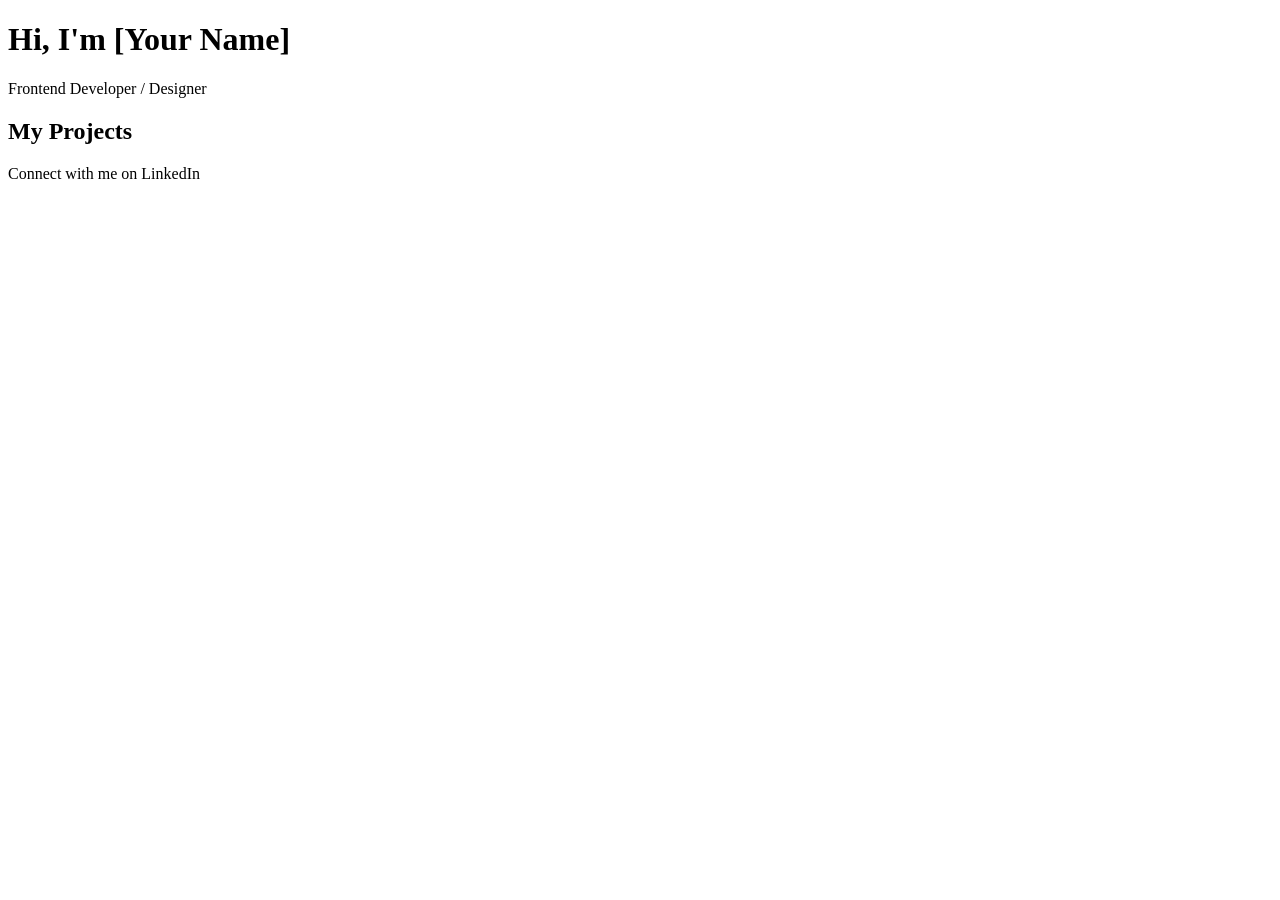
==== index.html @ 45614d5e "intial portfolio code setup" ====
<!DOCTYPE html>
<html lang="en">
<head>
    <meta charset="UTF-8">
    <meta name="viewport" content="width=device-width, initial-scale=1.0">
    <title>My Portfolio</title>
    <link rel="stylesheet" href="style.css">
</head>
<body>
    <header>
        <h1>Hi, I'm [Your Name]</h1>
        <p>Frontend Developer / Designer</p>
    </header>
    
    <section id="projects">
        <h2>My Projects</h2>
        <!-- Add your project links or images here -->
    </section>

    <footer>
        <p>Connect with me on LinkedIn</p>
    </footer>
</body>
</html>
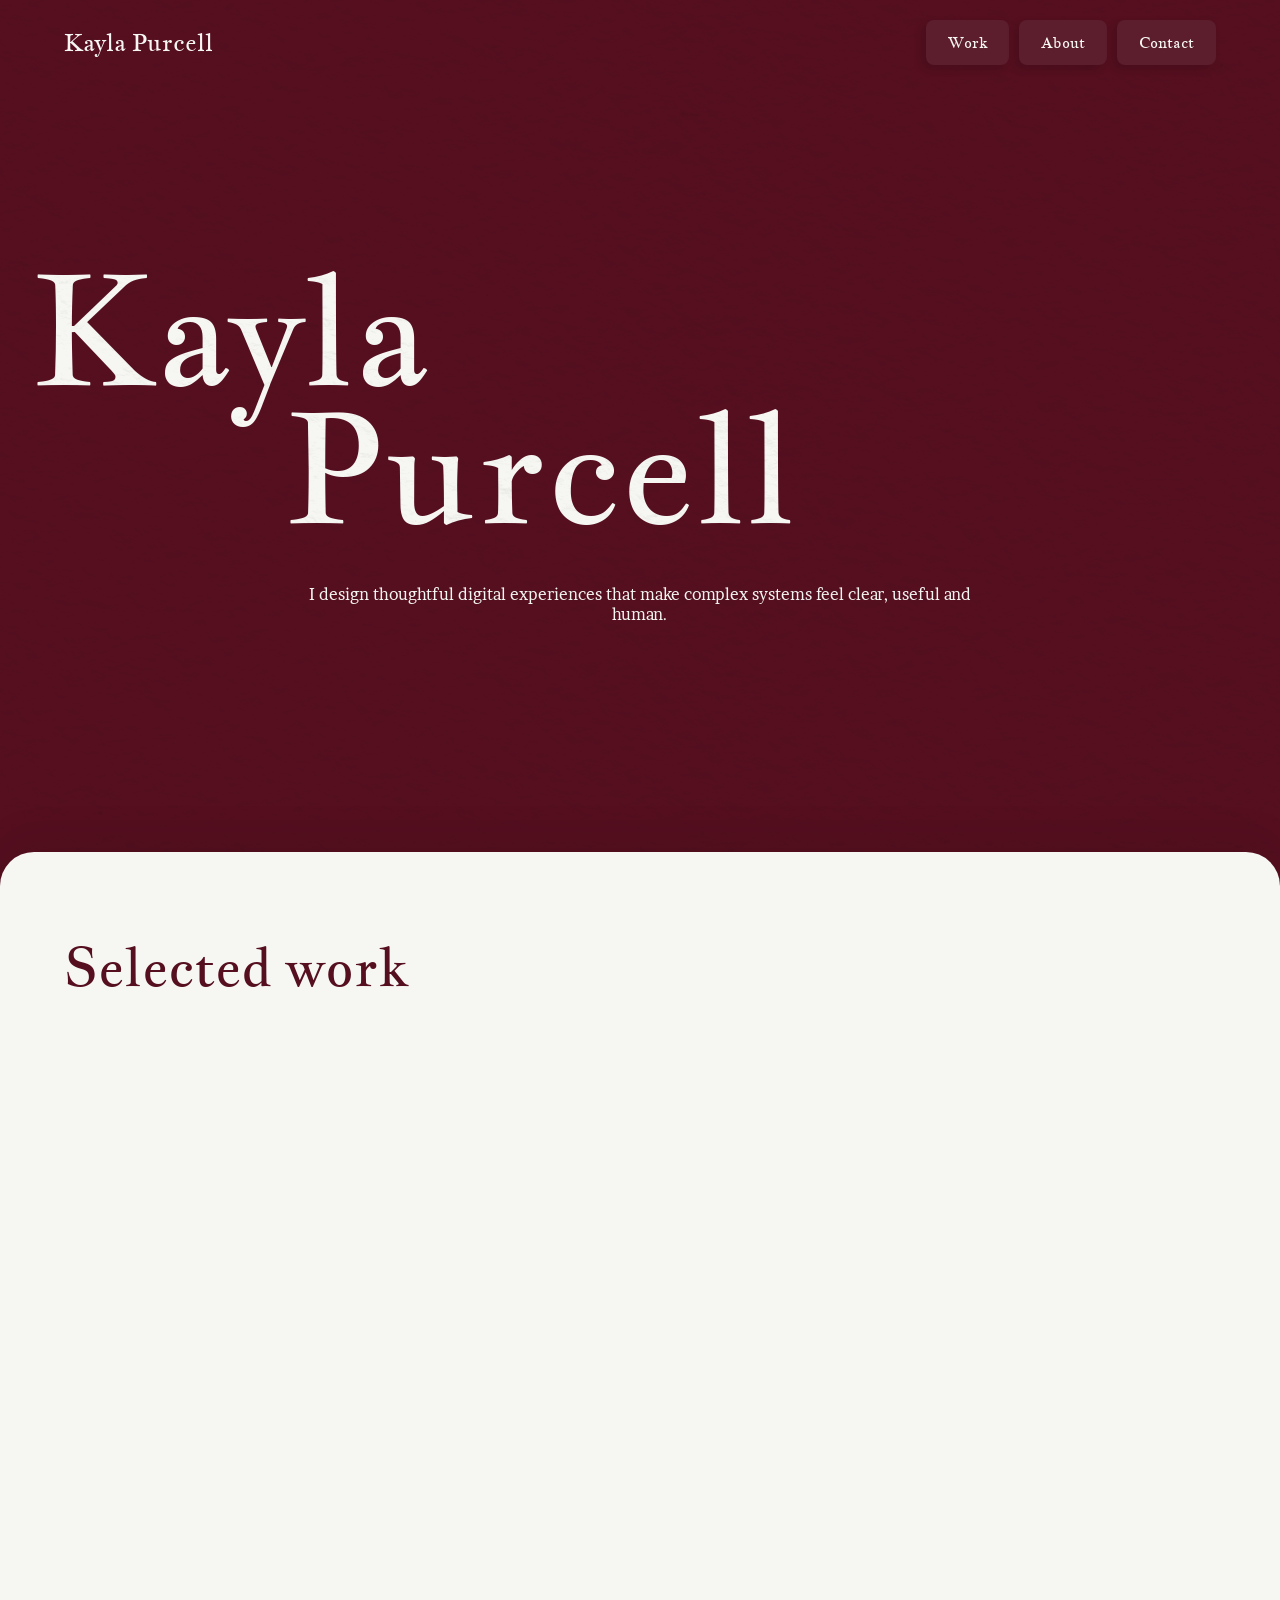
==== commit 2f4ae06c: "Built the foundation for portfolio homepage" ====
--- a/index.html
+++ b/index.html
@@ -1,24 +1,48 @@
-<!DOCTYPE html>
+<!doctype html>
 <html lang="en">
 <head>
-    <meta charset="UTF-8">
-    <meta name="viewport" content="width=device-width, initial-scale=1.0">
-    <title>My Portfolio</title>
-    <link rel="stylesheet" href="style.css">
+  <meta charset="UTF-8">
+  <meta name="viewport" content="width=device-width, initial-scale=1.0">
+  <title>Kayla Purcell — Portfolio</title>
+  <link href="https://fonts.googleapis.com/css2?family=Brawler:wght@400;700&family=Jacques+Francois&display=swap" rel="stylesheet">
+  <link rel="stylesheet" href="assets/css/style.css">
+  <script src="assets/js/script.js" defer></script>
 </head>
+
 <body>
-    <header>
-        <h1>Hi, I'm [Your Name]</h1>
-        <p>Frontend Developer / Designer</p>
-    </header>
-    
-    <section id="projects">
-        <h2>My Projects</h2>
-        <!-- Add your project links or images here -->
+    <!-- Navigation-->
+  <header class="site-header">
+    <a class="logo" href="index.html">Kayla Purcell</a>
+
+    <nav class="site-nav" aria-label="Primary navigation">
+      <a href="#work">Work</a>
+      <a href="#">About</a>
+      <a href="#">Contact</a>
+    </nav>
+  </header>
+
+  <main>
+    <section class="hero">
+
+      <h1 class="hero-title">
+        <span>Kayla</span>
+        <span class="hero-surname">Purcell</span>
+      </h1>
+
+      <div class="hero-footer">
+        <p>
+          I design thoughtful digital experiences that make complex systems
+          feel clear, useful and human.
+        </p>
+      </div>
     </section>
 
-    <footer>
-        <p>Connect with me on LinkedIn</p>
-    </footer>
+    <div class="page-surface">
+        <section class="work-placeholder" id="work">
+          <h2>Selected work</h2>
+        </section>
+    </div>
+
+  </main>
 </body>
-</html>
+</html>
--- a/assets/css/style.css
+++ b/assets/css/style.css
@@ -0,0 +1,135 @@
+body {
+  background-color: #550f1f;
+  color: #f6f6f3;
+  font-family: "Brawler", Georgia, serif;
+  -webkit-font-smoothing: antialiased;
+  margin: 0;
+}
+
+.hero {
+  min-height: 100vh;
+  display: flex;
+  flex-direction: column;
+  justify-content: center;
+  padding: 32px;
+  box-sizing: border-box;
+  /* make top section fade while scrolling */
+  position: sticky;
+  top: 0;
+  z-index: 0;
+  background-color: #550f1f;
+}
+
+/* Paper texture overlay */
+.hero::after {
+  content: "";
+  position: absolute;
+  inset: 0;
+  z-index: 1;
+  background: url("../images/paper-texture.jpg") center / cover;
+  mix-blend-mode: multiply;
+  opacity: 0.7;
+  pointer-events: none;
+  filter: grayscale(1) brightness(1.05);
+}
+
+/* Embossed name effect */
+.hero-title {
+  margin: 0;
+  font-size: clamp(4rem, 12vw, 10rem);
+  line-height: 0.9;
+  font-family: "Jacques Francois", Georgia, serif;
+  font-weight: 400;
+}
+
+.hero-title span {
+  display: block;
+}
+
+.hero-surname {
+  margin-left: 1.65em;;
+}
+
+.hero-footer {
+  max-width: 720px;
+  margin: 32px auto 0;
+  text-align: center;
+}
+
+/* Navigation */
+.site-header {
+  position: fixed;
+  top: 0;
+  left: 0;
+  right: 0;
+  z-index: 10;
+  display: flex;
+  align-items: center;
+  justify-content: space-between;
+  padding: 20px clamp(24px, 5vw, 80px);
+  transition: background-color 0.30s ease, box-shadow 0.25s ease;
+}
+
+.site-nav {
+  display: flex;
+  gap: 10px;
+  font-family: "Jacques Francois", Georgia, serif;
+  font-size: 0.94rem;
+  font-weight: 400;
+}
+
+.site-nav a {
+  padding: 13px 22px;
+  border-radius: 8px;
+  background-color: #5c1e2c;
+  color: #f6f6f3;
+  text-decoration: none;
+  transition: transform 0.30s ease, background-color 0.25s ease;
+  box-shadow: -4px 4px 9px rgba(24, 3, 9, 0.18);
+}
+
+.site-nav a:hover,
+.site-nav a:focus-visible {
+  transform: translateY(-3px);
+  background-color: #78364a;
+  box-shadow: -5px 7px 14px rgba(24, 3, 9, 0.22);
+}
+
+/* Name as logo */
+.logo {
+  color: #f6f6f3;
+  text-decoration: none;
+  font-family: "Jacques Francois", Georgia, serif;
+  font-size: 1.5rem;
+  transition: color 0.40s ease;
+}
+
+/* Ajusting header when scrolling */
+.site-header.is-scrolled {
+  background-color: #f6f6f3;
+  box-shadow: 0 1px 14px rgba(35, 5, 13, 0.12);
+}
+
+.site-header.is-scrolled .logo {
+  color: #550f1f;
+}
+
+/* Page body */
+.page-surface {
+  min-height: 100vh;
+  padding: 80px 5vw;
+  background-color: #f6f6f3;
+  color: #550f1f;
+  position: relative;
+  z-index: 1;
+  margin-top: -48px;
+  border-radius: 34px 34px 0 0;
+  box-shadow: 0 -18px 34px rgba(25, 3, 9, 0.08);
+}
+
+.work-placeholder h2 {
+  margin: 0;
+  font-family: "Jacques Francois", Georgia, serif;
+  font-size: clamp(2.6rem, 4.2vw, 4.5rem);
+  font-weight: 400;
+}
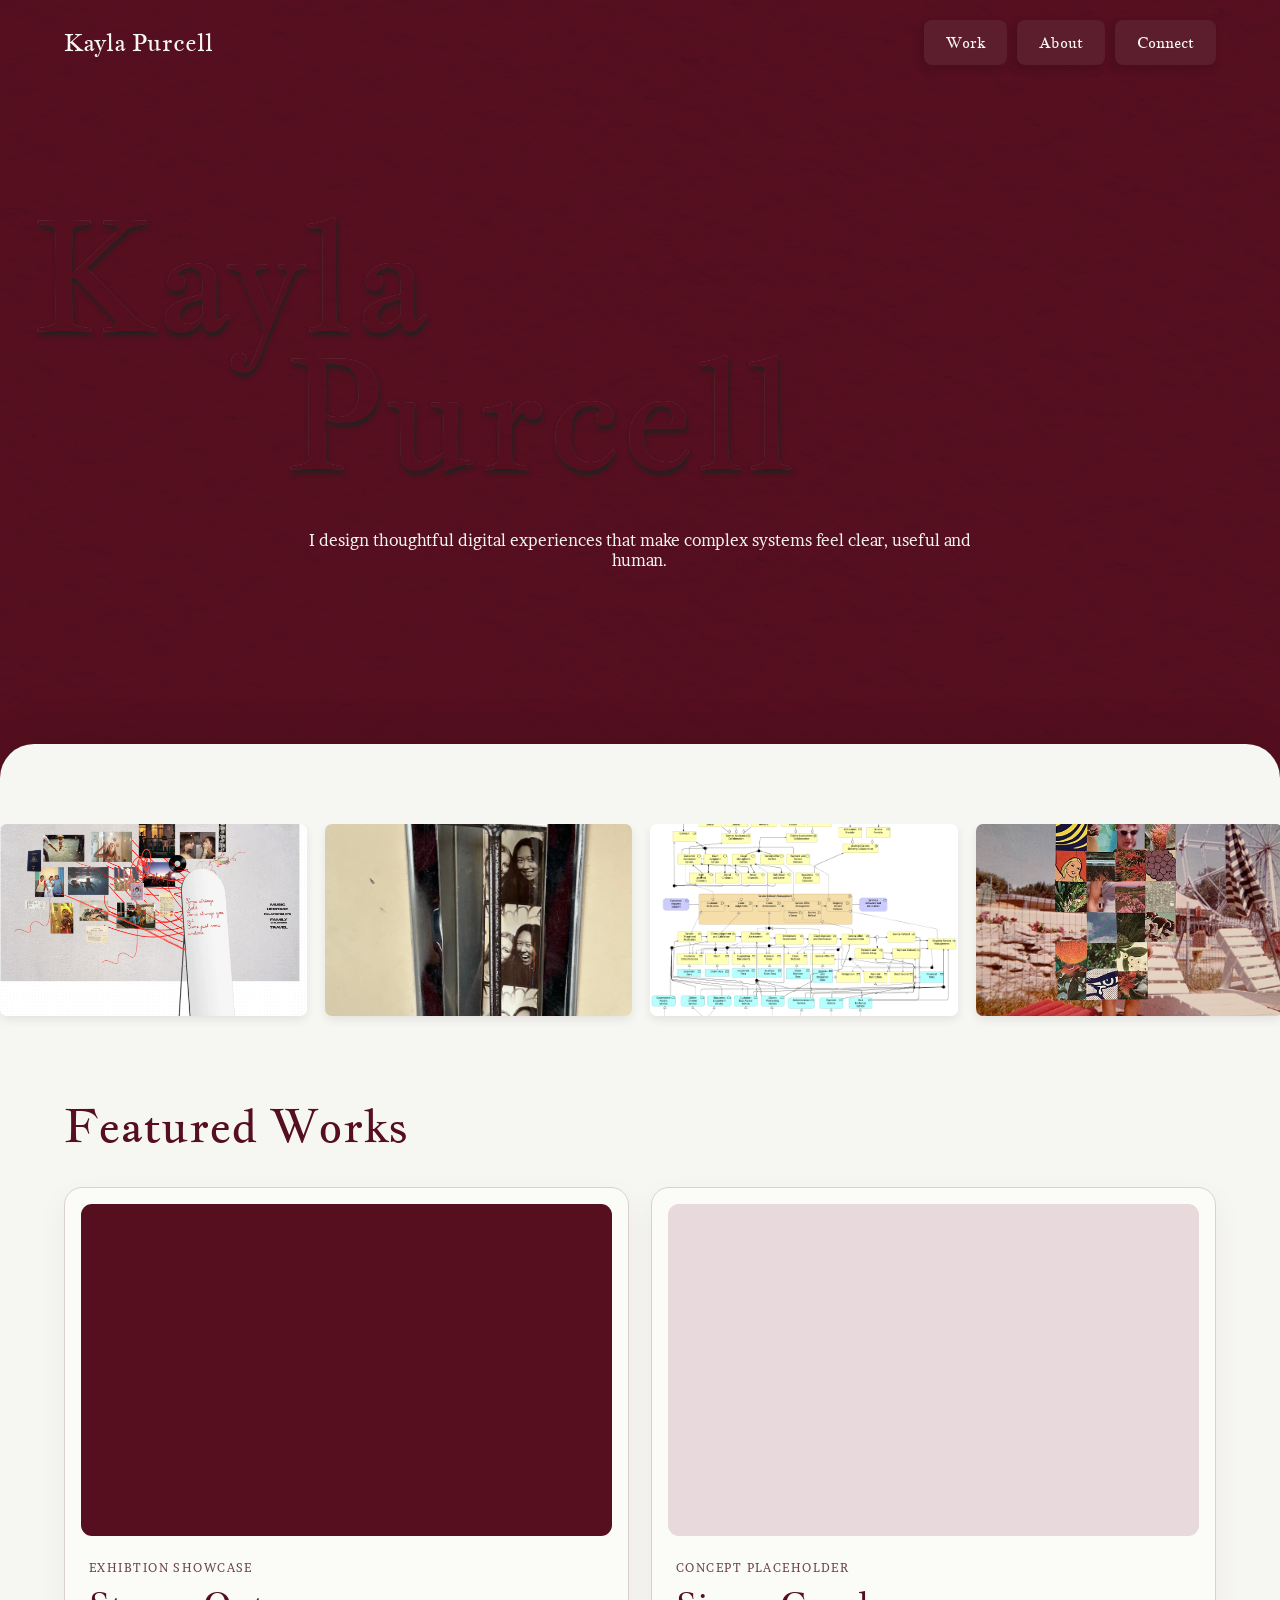
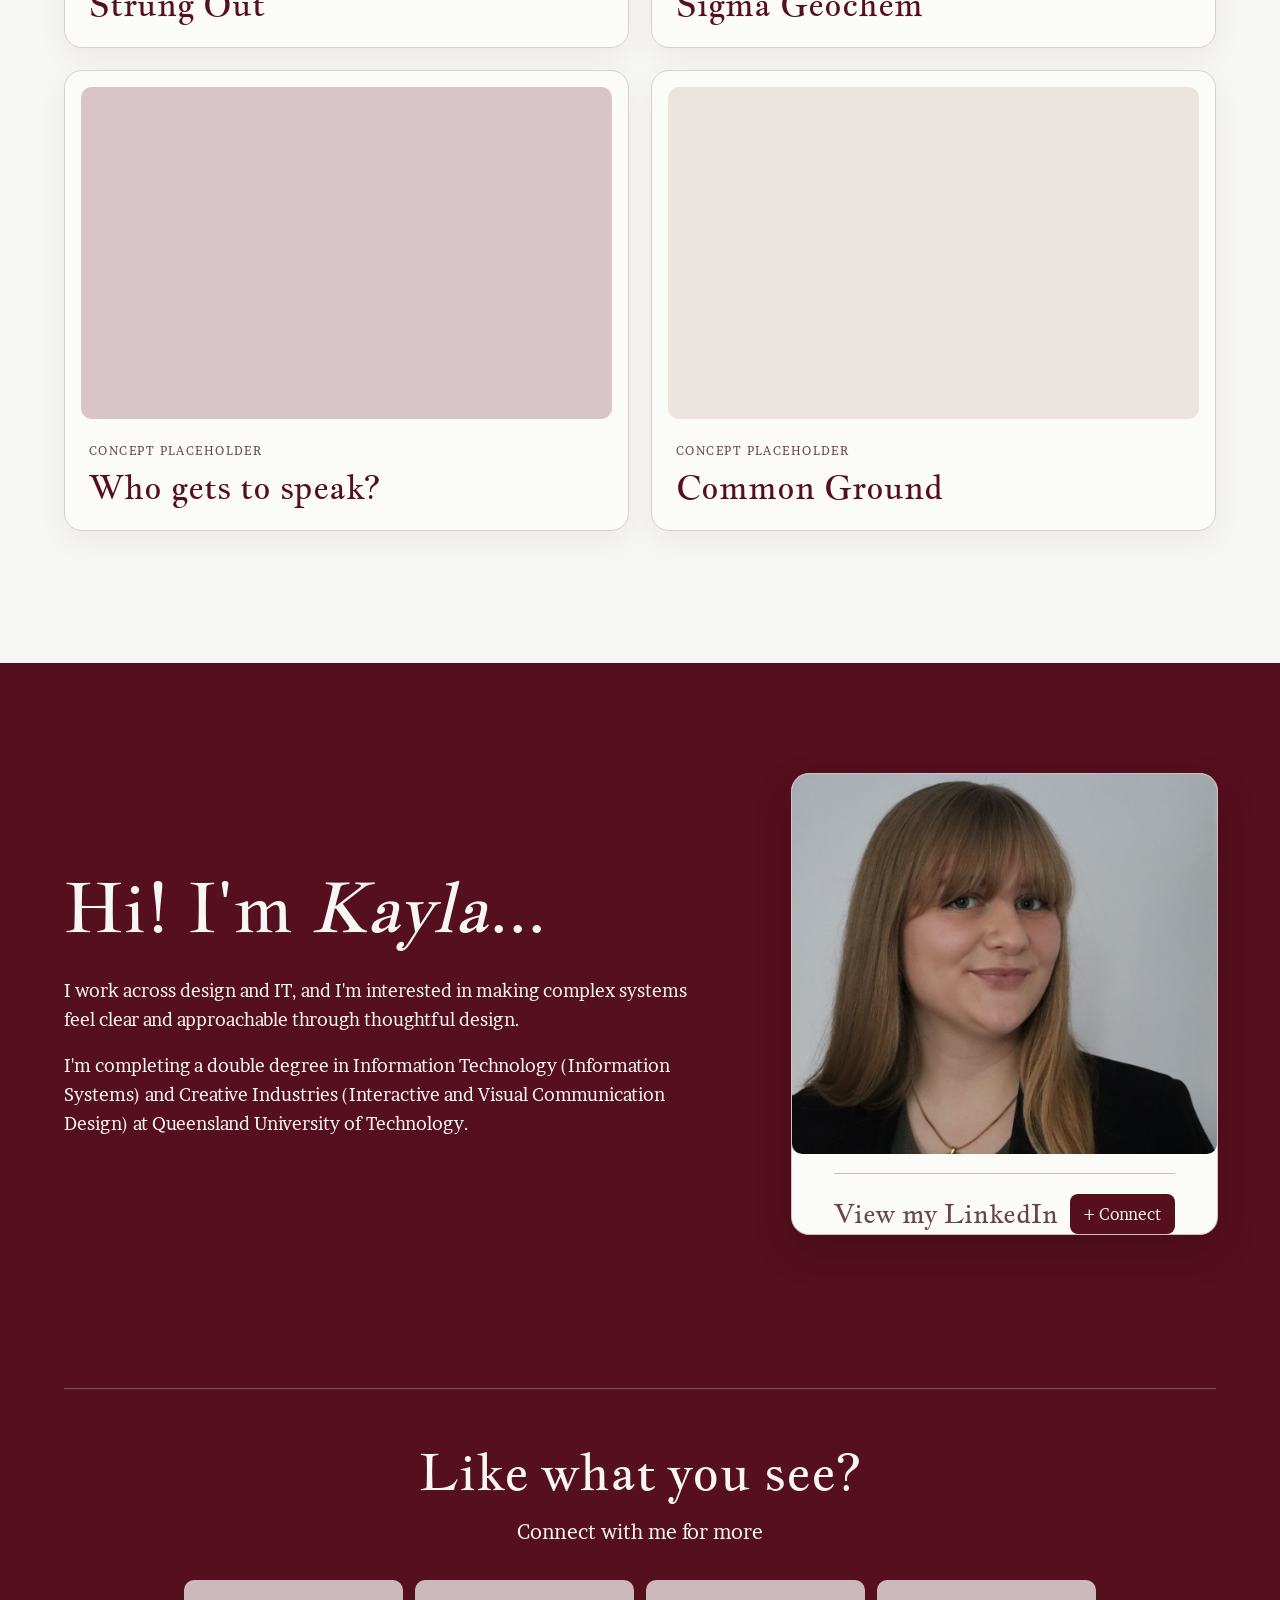
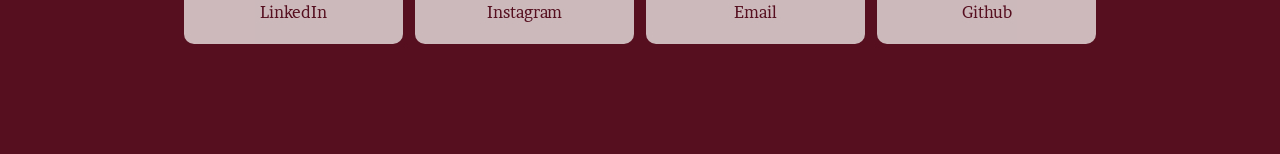
==== commit df748a7c: "Add portfolio sections and image carousel" ====
--- a/index.html
+++ b/index.html
@@ -17,18 +17,17 @@
     <nav class="site-nav" aria-label="Primary navigation">
       <a href="#work">Work</a>
       <a href="#">About</a>
-      <a href="#">Contact</a>
+      <a href="#">Connect</a>
     </nav>
   </header>
 
   <main>
+    <!--Title and personal overview-->
     <section class="hero">
-
       <h1 class="hero-title">
         <span>Kayla</span>
         <span class="hero-surname">Purcell</span>
       </h1>
-
       <div class="hero-footer">
         <p>
           I design thoughtful digital experiences that make complex systems
@@ -38,10 +37,100 @@
     </section>
 
     <div class="page-surface">
+        <!--Moving image carousel-->
+        <section class="showcase" aria-label="Design work images">
+            <div class="showcase-viewport">
+              <div class="showcase-track">
+                <div class="showcase-sequence">
+                  <figure class="showcase-card"><img src="assets/images/carousel-1.jpg" alt=""></figure>
+                  <figure class="showcase-card"><img src="assets/images/carousel-2.jpg" alt=""></figure>
+                  <figure class="showcase-card"><img src="assets/images/carousel-3.jpg" alt=""></figure>
+                  <figure class="showcase-card"><img src="assets/images/carousel-4.jpg" alt=""></figure>
+                </div>
+                <div class="showcase-sequence" aria-hidden="true">
+                  <figure class="showcase-card"><img src="assets/images/carousel-1.jpg" alt=""></figure>
+                  <figure class="showcase-card"><img src="assets/images/carousel-2.jpg" alt=""></figure>
+                  <figure class="showcase-card"><img src="assets/images/carousel-3.jpg" alt=""></figure>
+                  <figure class="showcase-card"><img src="assets/images/carousel-4.jpg" alt=""></figure>
+                </div>
+              </div>
+            </div>
+        </section>
+
         <section class="work-placeholder" id="work">
-          <h2>Selected work</h2>
+          <h2>Featured Works</h2>
+        <!--Displays selected projects-->
+          <div class="projects-grid">
+
+            <article class="project-card">
+              <div class="project-art" aria-hidden="true"></div>
+              <p class="project-type">Exhibtion showcase</p>
+              <h3>Strung Out</h3>
+            </article>
+
+            <article class="project-card">
+                <div class="project-art" aria-hidden="true"></div>
+                <p class="project-type"> Concept placeholder</p>
+                <h3>Sigma Geochem</h3>
+              </article>
+              
+              <article class="project-card">
+                <div class="project-art" aria-hidden="true"></div>
+                <p class="project-type"> Concept placeholder</p>
+                <h3> Who gets to speak?</h3>
+              </article>
+              
+              <article class="project-card">
+                <div class="project-art" aria-hidden="true"></div>
+                <p class="project-type"> Concept placeholder</p>
+                <h3>Common Ground</h3>
+              </article>
+          </div>
         </section>
     </div>
+
+    <section class="about" id="about" aria-labelledby="about-title">
+        <div class="about-inner">
+            <!--About me section-->
+            <div class="about-copy">
+                <h2 id="about-title">Hi! I'm <em>Kayla</em>... </h2>
+                <p>
+                    I work across design and IT, and I'm interested in making complex
+                    systems feel clear and approachable through thoughtful design.
+                </p>
+                <p>
+                    I'm completing a double degree in Information Technology (Information
+                    Systems) and Creative Industries (Interactive and Visual Communication
+                    Design) at Queensland University of Technology.
+                </p>
+            </div>
+            <div class="about-photo">
+                <img class="about-portrait" src="assets/images/kayla.JPG" alt="Portrait of Kayla Purcell">
+              
+                <div class="about-cta">
+                  <span>View my LinkedIn</span>
+                  <a class="about-cta-button"
+                     href="MY_LINKEDIN_PROFILE_URL"
+                     target="_blank"
+                     rel="noopener noreferrer">+ Connect</a>
+                </div>
+              </div>
+        </div>
+        <!--Link to social media and contact-->
+        <section class="contact" id="contact" aria-labelledby="contact-title">
+            <div class="contact-copy">
+              <h2 id="contact-title">Like what you see?</h2>
+              <p class="eyebrow">Connect with me for more</p>
+            </div>
+          
+            <ul class="social-list">
+              <li>LinkedIn</li>
+              <li>Instagram</li>
+              <li>Email</li>
+              <li>Github</li>
+            </ul>
+          </section>
+    </section>
 
   </main>
 </body>
--- a/assets/css/style.css
+++ b/assets/css/style.css
@@ -7,7 +7,7 @@
 }
 
 .hero {
-  min-height: 100vh;
+  min-height: 88svh;
   display: flex;
   flex-direction: column;
   justify-content: center;
@@ -28,7 +28,7 @@
   z-index: 1;
   background: url("../images/paper-texture.jpg") center / cover;
   mix-blend-mode: multiply;
-  opacity: 0.7;
+  opacity: 1;
   pointer-events: none;
   filter: grayscale(1) brightness(1.05);
 }
@@ -40,6 +40,11 @@
   line-height: 0.9;
   font-family: "Jacques Francois", Georgia, serif;
   font-weight: 400;
+  background-color: #666666;
+  background-clip: text;
+  -webkit-background-clip: text;
+  color: #550f1f;
+  text-shadow: 1px 4px 4px #212121;
 }
 
 .hero-title span {
@@ -88,12 +93,31 @@
   box-shadow: -4px 4px 9px rgba(24, 3, 9, 0.18);
 }
 
+/*nav button hover animation */
 .site-nav a:hover,
 .site-nav a:focus-visible {
   transform: translateY(-3px);
   background-color: #78364a;
   box-shadow: -5px 7px 14px rgba(24, 3, 9, 0.22);
 }
+.site-nav a::after {
+  content: "";
+  position: absolute;
+  left: 15px;
+  right: 15px;
+  bottom: 6px;
+  height: 1px;
+  background: currentColor;
+  transform: scaleX(0);
+  transform-origin: right;
+  transition: transform 0.28s;
+}
+
+.site-nav a:hover::after,
+.site-nav a:focus-visible::after {
+  transform: scaleX(1);
+  transform-origin: left;
+}
 
 /* Name as logo */
 .logo {
@@ -117,7 +141,7 @@
 /* Page body */
 .page-surface {
   min-height: 100vh;
-  padding: 80px 5vw;
+  padding: 80px 0 132px;
   background-color: #f6f6f3;
   color: #550f1f;
   position: relative;
@@ -127,9 +151,317 @@
   box-shadow: 0 -18px 34px rgba(25, 3, 9, 0.08);
 }
 
+.work-placeholder {
+  max-width: 1510px;
+  margin-inline: auto;
+}
+
 .work-placeholder h2 {
   margin: 0;
   font-family: "Jacques Francois", Georgia, serif;
-  font-size: clamp(2.6rem, 4.2vw, 4.5rem);
-  font-weight: 400;
+  font-size: clamp(2.3rem, 3.6vw, 3.8rem);
+  padding-inline: clamp(24px, 5vw, 78px);
+  font-weight: 400;
+}
+
+/* Project cards */
+.projects-grid {
+  display: grid;
+  grid-template-columns: repeat(2, minmax(0, 1fr));
+  gap: 22px;
+  margin-top: 32px;
+  margin-inline: clamp(24px, 5vw, 78px);
+}
+
+.project-card {
+  padding: 16px;
+  border: 1px solid #d9d0d1;
+  border-radius: 18px;
+  background-color: #fbfbf8;
+  box-shadow: 0 10px 30px rgba(67, 12, 27, 0.05);
+}
+/* Placeholder for project images */
+.project-art {
+  aspect-ratio: 16 / 10;
+  border-radius: 11px;
+  background-color: #550f1f;
+}
+  .project-card:nth-child(2) .project-art {
+  background-color: #e8d9dc;
+  }
+
+  .project-card:nth-child(3) .project-art {
+  background-color: #d8c4c9;
+  }
+
+  .project-card:nth-child(4) .project-art {
+  background-color: #ebe4df;
+  }
+
+/* Project subtitles */
+.project-type {
+  margin: 24px 8px 0;
+  color: #69434b;
+  font-size: 0.75rem;
+  letter-spacing: 0.12em;
+  text-transform: uppercase;
+}
+
+.project-card h3 {
+  margin: 8px 8px 6px;
+  font-family: "Jacques Francois", Georgia, serif;
+  font-size: clamp(1.85rem, 2.6vw, 3rem);
+  font-weight: 400;
+}
+
+/* fade in animation for projects */
+.project-card.reveal-ready {
+  opacity: 0;
+  transform: translateY(18px);
+  transition: opacity 0.6s ease, transform 0.6s ease;
+}
+
+.project-card.reveal-ready.is-visible {
+  opacity: 1;
+  transform: translateY(0);
+}
+
+/* About me section */
+.about {
+  position: relative;
+  z-index: 2;
+  padding: 110px clamp(24px, 5vw, 78px);
+  background-color: #550f1f;
+  color: #f6f6f3;
+}
+
+.about-copy h2 {
+  margin: 0 0 32px;
+  font-family: "Jacques Francois", Georgia, serif;
+  font-size: clamp(4.2rem, 6.4vw, 6.8rem);
+  font-weight: 400;
+  line-height: 1.1;
+  font-size: clamp(1.8rem, 5.4vw, 5.8rem);
+  white-space: nowrap;
+}
+/* For about me paragrpahs */
+.about-copy > p {
+  margin: 0;
+  max-width: 670px;
+  font-size: clamp(1.08rem, 1.4vw, 1.35rem);
+  line-height: 1.6;
+}
+.about-copy > p + p {
+  margin-top: 18px;
+}
+
+.about-inner {
+  display: grid;
+  grid-template-columns: minmax(0, 1.2fr) minmax(240px, 0.8fr);
+  gap: clamp(40px, 7vw, 110px);
+  align-items: center;
+  max-width: 1354px;
+  margin-inline: auto;
+}
+
+/* about photo animation and link to linked in */
+.about-photo {
+  display: flex;
+  flex-direction: column;
+  align-items: stretch;
+  overflow: hidden;
+  place-items: center;
+  width: 100%;
+  min-height: 460px;
+  border: 1px solid #d2bfc2;
+  border-radius: 18px;
+  background-color: #fbfbf8;
+  color: #69434b;
+  box-shadow: 0 16px 38px rgba(26, 3, 9, 0.2);
+  transition: transform 0.35s cubic-bezier(.2, .8, .2, 1),
+            box-shadow 0.35s ease;
+  position: relative;
+}
+
+.about-photo:hover,
+.about-photo:focus-within {
+  transform: translateY(-9px) rotate(-1deg);
+  box-shadow: 0 26px 48px rgba(26, 3, 9, 0.28);
+}
+
+.about-portrait {
+  display: block;
+  width: 100%;
+  height: 380px;
+  object-fit: cover;
+  border-radius: 10px;
+}
+
+.about-cta {
+  position: static;
+  margin-top: auto;
+  right: 24px;
+  bottom: 24px;
+  left: 24px;
+  display: flex;
+  align-items: center;
+  justify-content: space-between;
+  gap: 12px;
+  padding-top: 20px;
+  border-top: 1px solid #cdb8bd;
+}
+
+.about-cta span {
+  font-family: "Jacques Francois", Georgia, serif;
+  font-size: clamp(1.3rem, 2vw, 2rem);
+}
+
+.about-cta-button {
+  padding: 10px 14px;
+  border-radius: 8px;
+  background: #550f1f;
+  color: #f6f6f3;
+  text-decoration: none;
+  white-space: nowrap;
+  transition: transform 0.2s ease, background-color 0.2s ease,
+            box-shadow 0.2s ease;
+}
+
+.about-cta-button:hover,
+.about-cta-button:focus-visible {
+  transform: translateY(-2px);
+  background-color: #78364a;
+  box-shadow: 0 5px 12px rgba(26, 3, 9, 0.2);
+}
+
+/* Contact and social media section */
+.contact {
+  max-width: 1354px;
+  margin: clamp(100px, 12vw, 190px) auto 0;
+  padding-top: 55px;
+  border-top: 1px solid rgba(246, 246, 243, 0.28);
+  flex-direction: column;
+  align-items: center;
+  text-align: center;
+}
+
+.contact h2 {
+  margin: 0;
+  font-family: "Jacques Francois", Georgia, serif;
+  font-size: clamp(2.8rem, 4vw, 4.2rem);
+  font-weight: 400;
+  line-height: 1.08;
+}
+
+.contact p {
+  font-size: 1.25rem;
+}
+
+.social-list {
+  display: flex;
+  justify-content: center;
+  flex-wrap: wrap;
+  gap: 12px;
+  list-style: none;
+  padding: 0;
+  margin: 36px auto 0;
+}
+
+.social-list li {
+  box-sizing: border-box;
+  display: flex;
+  align-items: center;
+  width: 219px;
+  min-height: 64px;
+  padding: 12px 20px;
+  border-radius: 10px;
+  background-color: #fbfbf8;
+  color: #550f1f;
+  font-size: 1rem;
+  justify-content: center;
+  text-align: center;
+  opacity: 0.72;
+}
+
+/* formating images for moving carousel */
+.showcase-viewport {
+  overflow: hidden;
+}
+
+.showcase-track,
+.showcase-sequence {
+  display: flex;
+  width: max-content;
+}
+
+.showcase-sequence {
+  gap: 18px;
+  padding-right: 18px;
+}
+
+.showcase-card {
+  flex: none;
+  width: clamp(220px, 24vw, 350px);
+  margin: 0;
+}
+
+.showcase-card img {
+  display: block;
+  width: 100%;
+  height: clamp(150px, 15vw, 205px);
+  object-fit: cover;
+  border-radius: 7px;
+  box-shadow: 0 4px 10px rgba(25, 3, 9, 0.08);
+}
+
+.showcase-track {
+  animation: showcase-scroll 35s linear infinite;
+  padding-bottom: 80px;
+}
+
+/* Scaling for smaller screens */
+@media (max-width: 700px) {
+  .projects-grid {
+    grid-template-columns: 1fr;
+  }
+}
+
+@media (max-width: 800px) {
+  .about-inner {
+    grid-template-columns: 1fr;
+  }
+}
+
+/* carousel */
+@keyframes showcase-scroll {
+  to {
+    transform: translateX(-50%);
+  }
+}
+
+@media (max-width: 800px) {
+  .showcase-card {
+    width: 260px;
+  }
+}
+
+@media (max-width: 560px) {
+  .showcase-card {
+    width: 220px;
+  }
+
+  .showcase-card img {
+    height: 160px;
+  }
+}
+
+/* controls if users have reduced motion on */
+@media (prefers-reduced-motion: reduce) {
+  .showcase-track {
+    animation: none;
+  }
+
+  .showcase-viewport {
+    overflow-x: auto;
+  }
 }
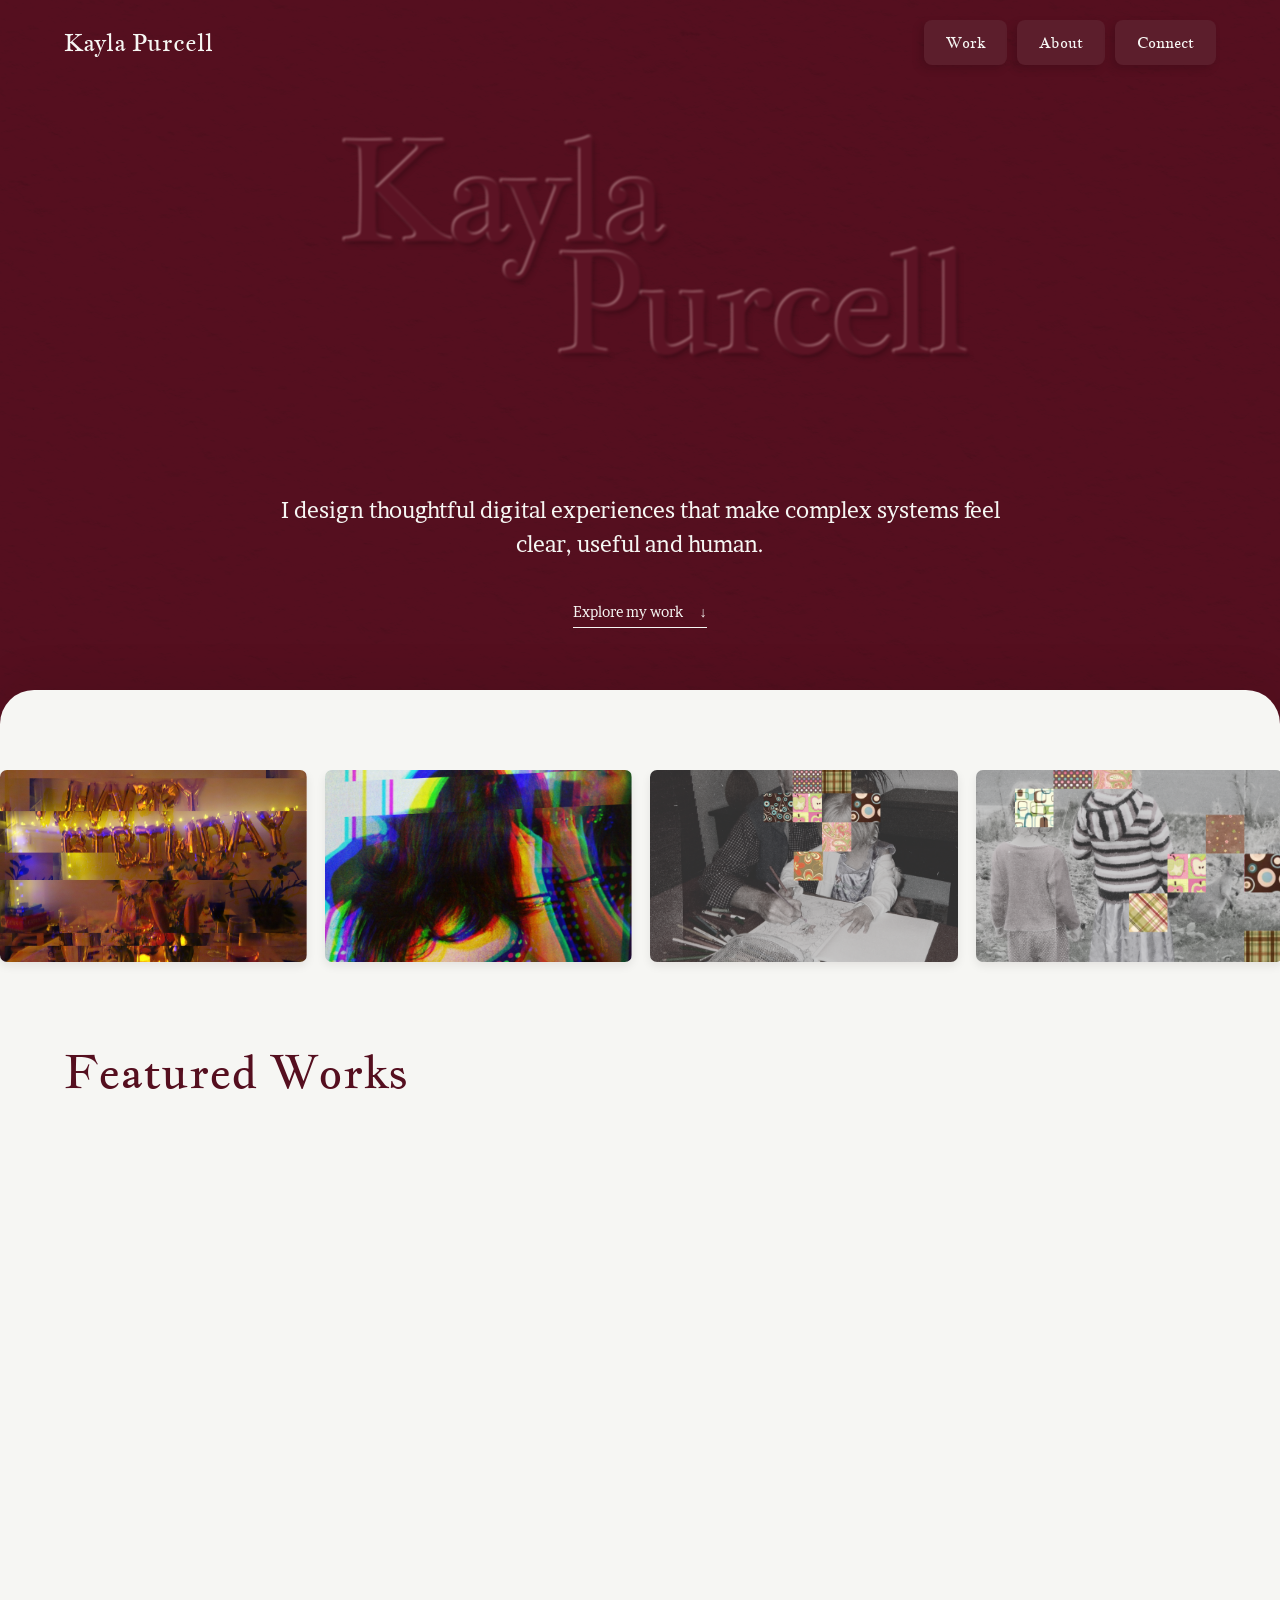
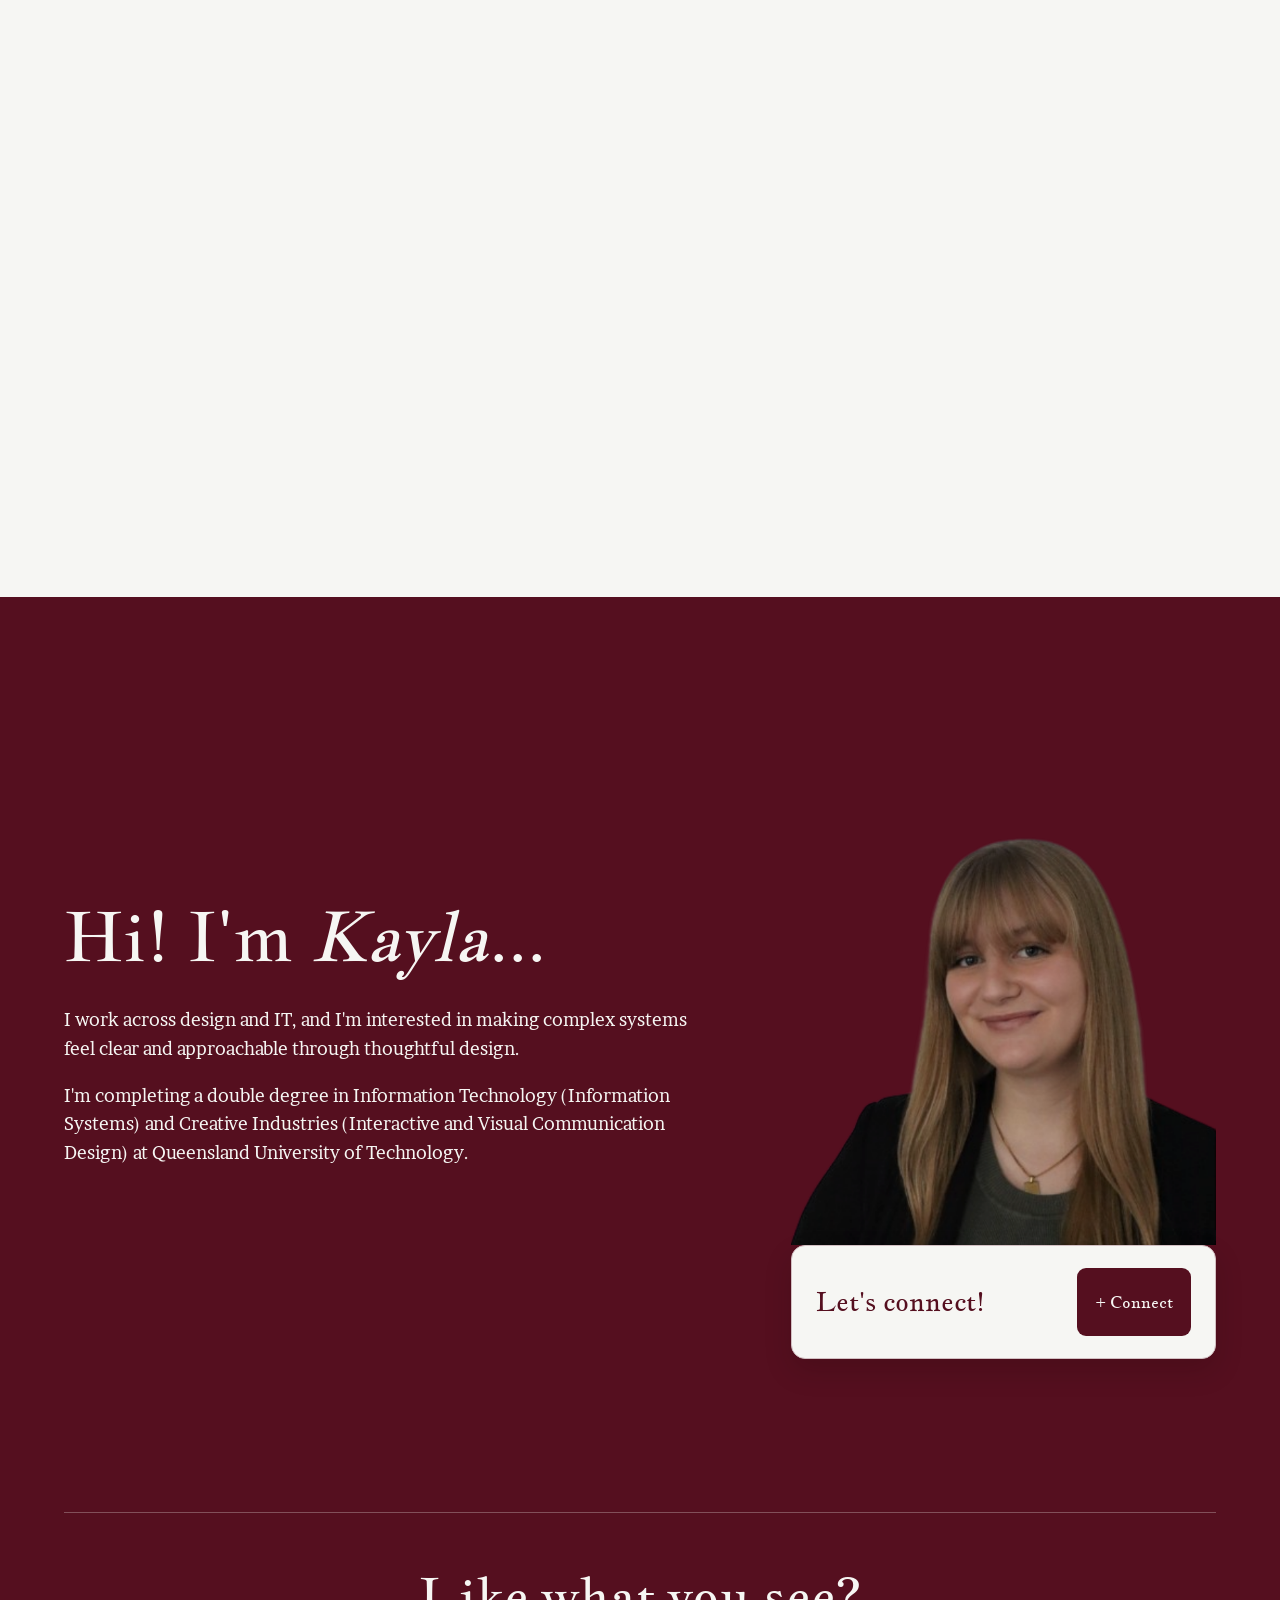
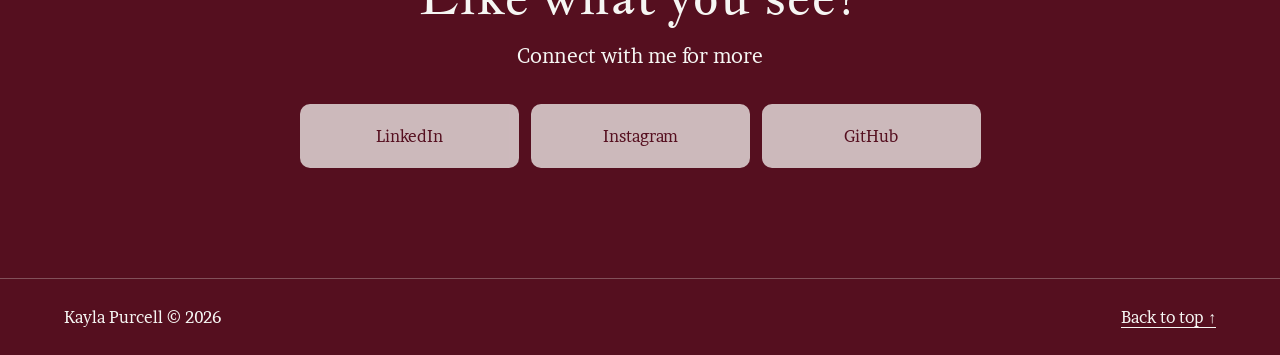
==== commit f46598dc: "Add project page and portfolio interactions" ====
--- a/index.html
+++ b/index.html
@@ -16,29 +16,39 @@
 
     <nav class="site-nav" aria-label="Primary navigation">
       <a href="#work">Work</a>
-      <a href="#">About</a>
-      <a href="#">Connect</a>
+      <a href="#about">About</a>
+      <a href="#contact">Connect</a>
     </nav>
   </header>
 
   <main>
     <!--Title and personal overview-->
     <section class="hero">
-      <h1 class="hero-title">
-        <span>Kayla</span>
-        <span class="hero-surname">Purcell</span>
-      </h1>
-      <div class="hero-footer">
-        <p>
-          I design thoughtful digital experiences that make complex systems
-          feel clear, useful and human.
-        </p>
-      </div>
-    </section>
+        <div class="hero-inner">
+      
+          <h1 class="hero-title" aria-label="Kayla Purcell">
+            <span>Kayla</span>
+            <span class="hero-surname">Purcell</span>
+          </h1>
+      
+          <div class="hero-footer">
+            <p>
+              I design thoughtful digital experiences that make complex systems
+              feel clear, useful and human.
+            </p>
+          </div>
+      
+          <a class="hero-scroll" href="#showcase">
+            Explore my work
+            <span aria-hidden="true">↓</span>
+          </a>
+      
+        </div>
+      </section>
 
     <div class="page-surface">
         <!--Moving image carousel-->
-        <section class="showcase" aria-label="Design work images">
+        <section class="showcase" id="showcase" aria-label="Design work images">
             <div class="showcase-viewport">
               <div class="showcase-track">
                 <div class="showcase-sequence">
@@ -62,28 +72,34 @@
         <!--Displays selected projects-->
           <div class="projects-grid">
 
-            <article class="project-card">
-              <div class="project-art" aria-hidden="true"></div>
-              <p class="project-type">Exhibtion showcase</p>
-              <h3>Strung Out</h3>
-            </article>
+            <a class="project-card" href="project.html">
+                <div class="project-art">
+                  <img
+                    src="assets/images/carousel-1.jpg"
+                    alt="Preview of the Memory, Interrupted image series"
+                  >
+                </div>
+              
+                <h3>Memory, Interrupted</h3>
+                <p class="project-type">Image Series</p>
+              </a>
 
             <article class="project-card">
                 <div class="project-art" aria-hidden="true"></div>
-                <p class="project-type"> Concept placeholder</p>
                 <h3>Sigma Geochem</h3>
+                <p class="project-type"> Capstone Project for OreFoxAI</p>
               </article>
               
               <article class="project-card">
                 <div class="project-art" aria-hidden="true"></div>
-                <p class="project-type"> Concept placeholder</p>
                 <h3> Who gets to speak?</h3>
+                <p class="project-type"> Interactive Tableu Dashboard</p>
               </article>
               
               <article class="project-card">
                 <div class="project-art" aria-hidden="true"></div>
-                <p class="project-type"> Concept placeholder</p>
-                <h3>Common Ground</h3>
+                <h3>Concert Buddy</h3>
+                <p class="project-type"> Figma prototype for concept app</p>
               </article>
           </div>
         </section>
@@ -108,9 +124,9 @@
                 <img class="about-portrait" src="assets/images/kayla.JPG" alt="Portrait of Kayla Purcell">
               
                 <div class="about-cta">
-                  <span>View my LinkedIn</span>
+                  <span>Let's connect!</span>
                   <a class="about-cta-button"
-                     href="MY_LINKEDIN_PROFILE_URL"
+                     href="https://www.linkedin.com/in/kayla-purcell-76381436b/"
                      target="_blank"
                      rel="noopener noreferrer">+ Connect</a>
                 </div>
@@ -124,14 +140,31 @@
             </div>
           
             <ul class="social-list">
-              <li>LinkedIn</li>
-              <li>Instagram</li>
-              <li>Email</li>
-              <li>Github</li>
-            </ul>
+                <li>
+                  <a href="https://www.linkedin.com/in/kayla-purcell-76381436b/" target="_blank" rel="noopener noreferrer">
+                    LinkedIn
+                  </a>
+                </li>
+              
+                <li>
+                  <a href="https://www.instagram.com/by.kaylapurcell/ " target="_blank" rel="noopener noreferrer">
+                    Instagram
+                  </a>
+                </li>
+              
+                <li>
+                  <a href="https://github.com/Kayla-p5 " target="_blank" rel="noopener noreferrer">
+                    GitHub
+                  </a>
+                </li>
+              </ul>
           </section>
     </section>
 
+    <footer class="project-footer">
+        <span>Kayla Purcell © 2026</span>
+        <a href="#">Back to top ↑</a>
+      </footer>
   </main>
 </body>
 </html>
--- a/assets/css/style.css
+++ b/assets/css/style.css
@@ -1,65 +1,155 @@
 body {
+  margin: 0;
   background-color: #550f1f;
   color: #f6f6f3;
   font-family: "Brawler", Georgia, serif;
   -webkit-font-smoothing: antialiased;
-  margin: 0;
-}
+}
+
+html {
+  scroll-behavior: smooth;
+}
+
+section[id],
+div[id] {
+  scroll-margin-top: 110px;
+}
+/* Hero section */
 
 .hero {
-  min-height: 88svh;
-  display: flex;
-  flex-direction: column;
-  justify-content: center;
-  padding: 32px;
-  box-sizing: border-box;
-  /* make top section fade while scrolling */
   position: sticky;
   top: 0;
   z-index: 0;
+
+  min-height: min(78svh, 760px);
+
+  display: grid;
+  place-items: center;
+
+  padding: 120px 24px 110px;
+  box-sizing: border-box;
+
   background-color: #550f1f;
+  overflow: hidden;
 }
 
 /* Paper texture overlay */
+
 .hero::after {
   content: "";
   position: absolute;
   inset: 0;
   z-index: 1;
+
   background: url("../images/paper-texture.jpg") center / cover;
   mix-blend-mode: multiply;
   opacity: 1;
+
   pointer-events: none;
   filter: grayscale(1) brightness(1.05);
 }
 
+/* Holds all hero content above the texture */
+
+.hero-inner {
+  position: relative;
+  z-index: 2;
+
+  width: min(100%, 1000px);
+  text-align: center;
+}
+
 /* Embossed name effect */
+
 .hero-title {
-  margin: 0;
-  font-size: clamp(4rem, 12vw, 10rem);
-  line-height: 0.9;
+  position: relative;
+
+  width: min(100%, 940px);
+  height: clamp(250px, 30vw, 350px);
+
+  margin: 0 auto;
+
   font-family: "Jacques Francois", Georgia, serif;
+  font-size: clamp(5.2rem, 11vw, 10rem);
   font-weight: 400;
-  background-color: #666666;
-  background-clip: text;
-  -webkit-background-clip: text;
-  color: #550f1f;
-  text-shadow: 1px 4px 4px #212121;
+  line-height: 1;
+  letter-spacing: -0.06em;
+  text-align: left;
+
+  /* Your existing embossed effect */
+  color: #5c1324;
+
+  text-shadow:
+    -1px -1px 1px rgba(236, 197, 197, 0.8),
+     1px  2px 1px rgba(0, 0, 0, 0.15),
+     3px  4px 4px rgba(0, 0, 0, 0.15);
+
+  filter: blur(0.8px);
 }
 
 .hero-title span {
+  position: absolute;
   display: block;
-}
-
-.hero-surname {
-  margin-left: 1.65em;;
-}
+  white-space: nowrap;
+}
+
+/* Kayla */
+
+.hero-title span:first-child {
+  top: 0;
+  left: 18%;
+  z-index: 2;
+}
+
+/* Purcell */
+
+.hero-title .hero-surname {
+  top: 32%;
+  left: 41%;
+  z-index: 1;
+
+  /* Replaces the old margin positioning */
+  margin-left: 0;
+}
+
+/* Introduction */
 
 .hero-footer {
   max-width: 720px;
-  margin: 32px auto 0;
+  margin: 24px auto 0;
   text-align: center;
 }
+
+.hero-footer p {
+  margin: 0;
+  font-size: clamp(1.16rem, 1.7vw, 1.48rem);
+  line-height: 1.55;
+}
+
+/* Scroll-to-content link */
+
+.hero-scroll {
+  display: inline-flex;
+  align-items: center;
+  gap: 16px;
+
+  margin-top: 42px;
+  padding-bottom: 6px;
+
+  border-bottom: 1px solid currentColor;
+
+  color: #f6f6f3;
+  font-size: 0.9rem;
+  text-decoration: none;
+
+  transition: gap 0.25s ease;
+}
+
+.hero-scroll:hover,
+.hero-scroll:focus-visible {
+  gap: 24px;
+}
+
 
 /* Navigation */
 .site-header {
@@ -266,65 +356,95 @@
 
 /* about photo animation and link to linked in */
 .about-photo {
+  position: relative;
   display: flex;
   flex-direction: column;
-  align-items: stretch;
-  overflow: hidden;
-  place-items: center;
-  width: 100%;
-  min-height: 460px;
-  border: 1px solid #d2bfc2;
-  border-radius: 18px;
-  background-color: #fbfbf8;
-  color: #69434b;
-  box-shadow: 0 16px 38px rgba(26, 3, 9, 0.2);
-  transition: transform 0.35s cubic-bezier(.2, .8, .2, 1),
-            box-shadow 0.35s ease;
-  position: relative;
+  justify-content: flex-end;
+
+  min-height: 520px;
+  padding: 0;
+
+  background: transparent;
+  border: 0;
+  box-shadow: none;
+  overflow: visible;
+
+  transition:
+    transform 0.35s cubic-bezier(.2, .8, .2, 1),
+    filter 0.35s ease;
 }
 
 .about-photo:hover,
 .about-photo:focus-within {
-  transform: translateY(-9px) rotate(-1deg);
-  box-shadow: 0 26px 48px rgba(26, 3, 9, 0.28);
-}
+  transform: translateY(-8px) rotate(-1deg);
+  filter: drop-shadow(0 20px 20px rgba(26, 3, 9, 0.22));
+}
+
+/* Shows the entire portrait without cropping */
 
 .about-portrait {
   display: block;
   width: 100%;
-  height: 380px;
-  object-fit: cover;
-  border-radius: 10px;
-}
+  height: clamp(380px, 42vw, 560px);
+
+  object-fit: contain;
+  object-position: center bottom;
+
+  background: transparent;
+  border-radius: 0;
+}
+
+/* LinkedIn panel */
 
 .about-cta {
   position: static;
-  margin-top: auto;
-  right: 24px;
-  bottom: 24px;
-  left: 24px;
+
   display: flex;
   align-items: center;
   justify-content: space-between;
-  gap: 12px;
-  padding-top: 20px;
-  border-top: 1px solid #cdb8bd;
+  gap: 20px;
+
+  width: 100%;
+  padding: 22px 24px;
+  box-sizing: border-box;
+
+  background-color: #f6f6f3;
+  border: 1px solid #d2bfc2;
+  border-radius: 14px;
+
+  color: #550f1f;
+  box-shadow: 0 12px 28px rgba(26, 3, 9, 0.16);
 }
 
 .about-cta span {
   font-family: "Jacques Francois", Georgia, serif;
-  font-size: clamp(1.3rem, 2vw, 2rem);
-}
+  font-size: clamp(1.4rem, 2vw, 2rem);
+  line-height: 1.1;
+}
+
+/* Connect button */
 
 .about-cta-button {
-  padding: 10px 14px;
-  border-radius: 8px;
-  background: #550f1f;
+  display: inline-flex;
+  align-items: center;
+  justify-content: center;
+
+  min-height: 48px;
+  padding: 10px 18px;
+
+  border-radius: 9px;
+  background-color: #550f1f;
   color: #f6f6f3;
+
+  font-family: "Jacques Francois", Georgia, serif;
+  font-size: 1rem;
   text-decoration: none;
   white-space: nowrap;
-  transition: transform 0.2s ease, background-color 0.2s ease,
-            box-shadow 0.2s ease;
+
+  transition:
+    transform 0.2s ease,
+    background-color 0.2s ease,
+    box-shadow 0.2s ease;
 }
 
 .about-cta-button:hover,
@@ -368,12 +488,8 @@
 }
 
 .social-list li {
-  box-sizing: border-box;
-  display: flex;
-  align-items: center;
   width: 219px;
   min-height: 64px;
-  padding: 12px 20px;
   border-radius: 10px;
   background-color: #fbfbf8;
   color: #550f1f;
@@ -383,6 +499,19 @@
   opacity: 0.72;
 }
 
+.social-list a {
+  display: flex;
+  align-items: center;
+  justify-content: center;
+  width: 100%;
+  min-height: 64px;
+  color: inherit;
+  text-align: center;
+  text-decoration: none;
+  padding: 12px 20px;
+  box-sizing: border-box;
+}
+
 /* formating images for moving carousel */
 .showcase-viewport {
   overflow: hidden;
@@ -464,4 +593,257 @@
   .showcase-viewport {
     overflow-x: auto;
   }
-}+}
+
+@media (max-width: 560px) {
+  .about-photo {
+    min-height: auto;
+  }
+
+  .about-portrait {
+    height: 400px;
+  }
+
+  .about-cta {
+    align-items: flex-start;
+    flex-direction: column;
+  }
+}
+
+/* Custom Cursors */
+@media (pointer: fine) {
+  html, body {
+    cursor: url("../images/cursor-arrow.svg") 3 2, auto;
+  }
+
+  a, button:not(:disabled) {
+    cursor: url("../images/cursor-hand.svg") 13 3, pointer;
+  }
+}
+
+/* ========================================
+   Individual project page
+   ======================================== */
+
+   .project-page {
+    margin: 0;
+    background-color: #f6f6f3;
+    color: #550f1f;
+  }
+  
+  /* Project navigation */
+  
+  .project-header {
+    display: flex;
+    align-items: center;
+    justify-content: space-between;
+    gap: 24px;
+    padding: 22px clamp(24px, 5vw, 78px);
+    background-color: #550f1f;
+    color: #f6f6f3;
+    box-shadow: 0 8px 20px rgba(25, 3, 9, 0.16);
+  }
+  
+  .project-logo,
+  .back-link {
+    color: inherit;
+    text-decoration: none;
+  }
+  
+  .project-logo {
+    font-family: "Jacques Francois", Georgia, serif;
+    font-size: 1.25rem;
+  }
+  
+  .back-link {
+    position: relative;
+    padding: 10px 16px;
+    border-radius: 8px;
+    background-color: #5c1e2c;
+    font-family: "Jacques Francois", Georgia, serif;
+    box-shadow: -4px 4px 9px rgba(24, 3, 9, 0.18);
+    transition:
+      transform 0.25s ease,
+      background-color 0.25s ease;
+  }
+  
+  .back-link:hover,
+  .back-link:focus-visible {
+    transform: translateY(-2px);
+    background-color: #78364a;
+  }
+  
+  /* Project introduction */
+  
+  .project-intro {
+    max-width: 1354px;
+    margin-inline: auto;
+    padding: clamp(80px, 10vw, 150px) clamp(24px, 5vw, 78px)
+      clamp(70px, 8vw, 120px);
+  }
+  
+  .project-label,
+  .statement-label {
+    margin: 0 0 18px;
+    font-size: 0.82rem;
+    letter-spacing: 0.13em;
+    text-transform: uppercase;
+  }
+  
+  .project-intro h1 {
+    max-width: 1000px;
+    margin: 0;
+    font-family: "Jacques Francois", Georgia, serif;
+    font-size: clamp(4rem, 10vw, 9rem);
+    font-weight: 400;
+    line-height: 0.95;
+    letter-spacing: -0.04em;
+  }
+  
+  .project-summary {
+    max-width: 680px;
+    margin: 38px 0 0;
+    font-size: clamp(1.1rem, 1.6vw, 1.4rem);
+    line-height: 1.6;
+  }
+  
+  /* Image series */
+  
+  .image-series {
+    display: grid;
+    grid-template-columns: repeat(2, minmax(0, 1fr));
+    gap: 22px;
+    max-width: 1510px;
+    margin-inline: auto;
+    padding: 0 clamp(24px, 5vw, 78px)
+      clamp(100px, 11vw, 170px);
+  }
+  
+  .series-image {
+    margin: 0;
+  }
+  
+  .series-image img {
+    display: block;
+    width: 100%;
+    height: clamp(320px, 43vw, 660px);
+    border-radius: 8px;
+    object-fit: cover;
+    box-shadow: 0 8px 20px rgba(25, 3, 9, 0.1);
+  }
+  
+  .series-image figcaption {
+    margin-top: 10px;
+    font-size: 0.78rem;
+    letter-spacing: 0.1em;
+  }
+  
+  /* Artist statement */
+  
+  .artist-statement {
+    padding: clamp(90px, 10vw, 150px) clamp(24px, 5vw, 78px);
+    background-color: #550f1f;
+    color: #f6f6f3;
+  }
+  
+  .artist-statement > * {
+    max-width: 1354px;
+    margin-inline: auto;
+  }
+  
+  .statement-label {
+    margin-bottom: 32px;
+    color: #e7d5d8;
+  }
+  
+  .statement-content {
+    display: grid;
+    grid-template-columns: minmax(250px, 0.8fr) minmax(300px, 1.2fr);
+    gap: clamp(50px, 9vw, 150px);
+    align-items: start;
+  }
+  
+  .statement-content h2 {
+    margin: 0;
+    font-family: "Jacques Francois", Georgia, serif;
+    font-size: clamp(2.8rem, 5vw, 5.5rem);
+    font-weight: 400;
+    line-height: 1;
+  }
+  
+  .statement-text {
+    max-width: 680px;
+  }
+  
+  .statement-text p {
+    margin: 0;
+    font-size: clamp(1.05rem, 1.35vw, 1.3rem);
+    line-height: 1.7;
+  }
+  
+  .statement-text p + p {
+    margin-top: 24px;
+  }
+  
+  /* Footer */
+  
+  .project-footer {
+    display: flex;
+    justify-content: space-between;
+    gap: 24px;
+    padding: 28px clamp(24px, 5vw, 78px);
+    background-color: #550f1f;
+    color: #f6f6f3;
+    border-top: 1px solid rgba(246, 246, 243, 0.28);
+  }
+  
+  .project-footer a {
+    color: inherit;
+    text-underline-offset: 4px;
+  }
+  
+  /* Project-page responsive layout */
+  
+  @media (max-width: 800px) {
+    .image-series,
+    .statement-content {
+      grid-template-columns: 1fr;
+    }
+  
+    .statement-content {
+      gap: 35px;
+    }
+  
+    .series-image img {
+      height: auto;
+      aspect-ratio: 4 / 3;
+    }
+  }
+  
+  @media (max-width: 560px) {
+    .project-header,
+    .project-footer {
+      align-items: flex-start;
+    }
+  
+    .project-intro h1 {
+      font-size: clamp(3.5rem, 18vw, 5.5rem);
+    }
+  }
+
+  .project-card {
+    display: block;
+    color: inherit;
+    text-decoration: none;
+  }
+  
+  .project-art {
+    overflow: hidden;
+  }
+  
+  .project-art img {
+    display: block;
+    width: 100%;
+    height: 100%;
+    object-fit: cover;
+  }
